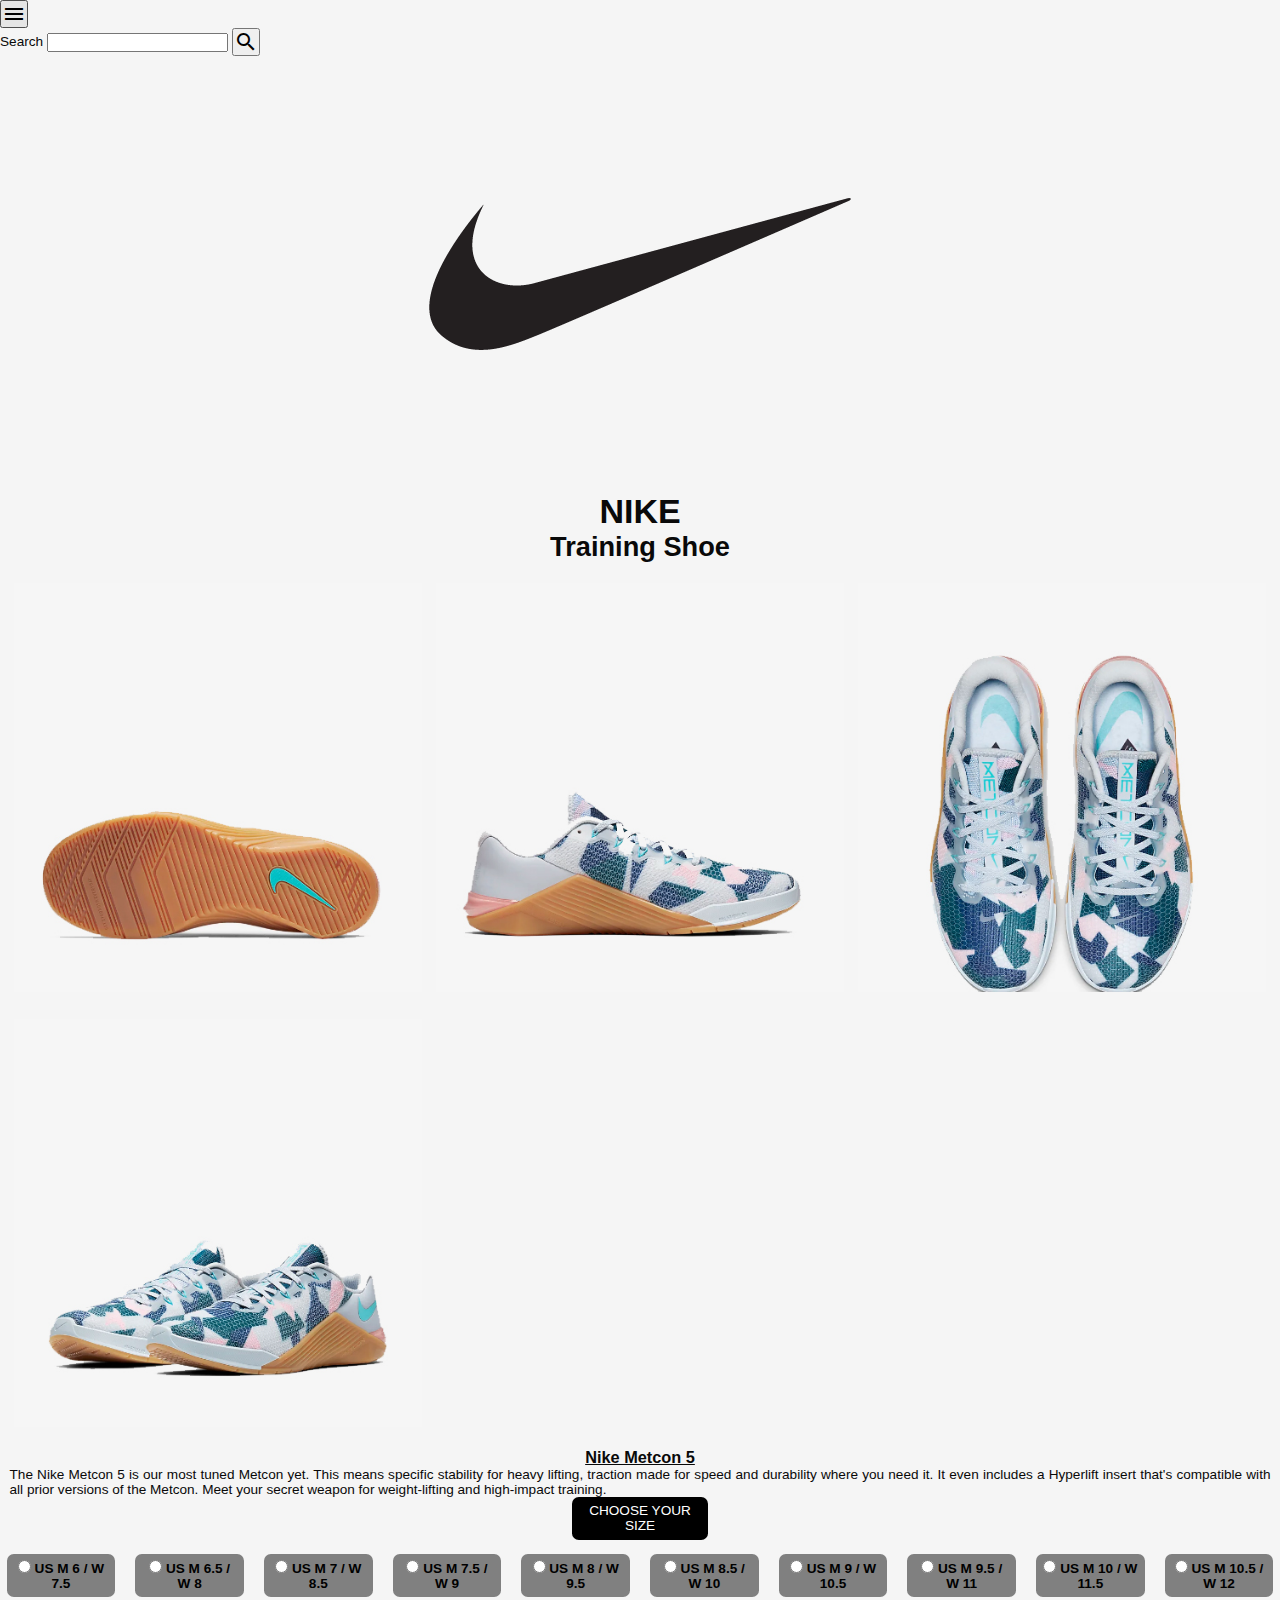
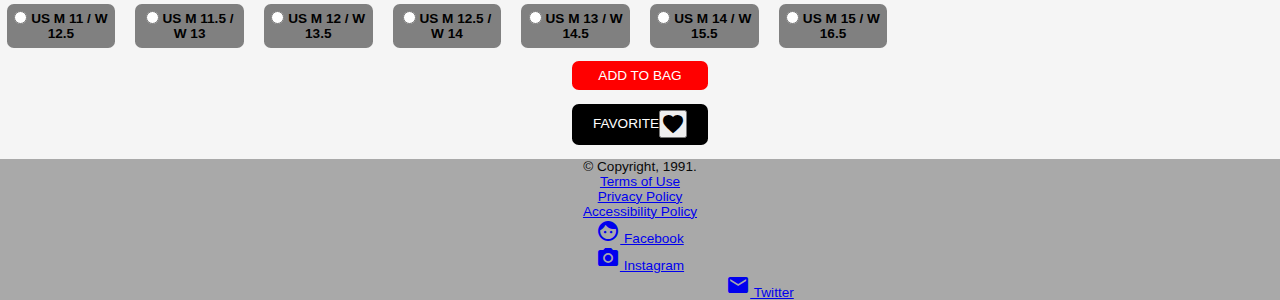
==== productpage1.html @ d56d2a1a "new product page added" ====
<!doctype html>
<html lang="en">

<head>
  <meta charset="utf-8">
  <meta name="viewport" content="width=device-width, initial-scale=1.0">
  <title>Nike Web Store</title>
  <meta name="description" content="Online store for Nike shoes">
  <meta name="author" content="Nikhil Khedkar">
  <link rel="stylesheet" href="css/reset.css"> <!-- You may change this "Reset" to "Normalize" if preferred -->
  <link rel="stylesheet" href="https://fonts.googleapis.com/icon?family=Material+Icons">
  <link rel="stylesheet" href="css/style.css">
</head>

<body>
  <header>
    <nav aria-label="Primary">
      <button type="button">
        <span class="material-icons">menu</span>
      </button>
      <form>
        <label>Search
          <input type="search" name="find" id="find">
        </label>
        <button type="button"><span class="material-icons">search</span></button>
      </form>
      <!-- Site logo, replace with your own -->
      <a href="index.html"><img src="img/nike-logo.png" alt="Nike swoosh logo" class="nikelogo"></a>

      <!-- Navigation menu and toggle button (non-functional) -->

      <ul class="menutab">
        <li><a href="#">Home</a></li>
        <li><a href="#">Products</a></li>
        <li><a href="#">Help</a></li>
        <li><a href="#">Contact</a></li>
        <li><a href="#">About</a></li>
      </ul>
    </nav>

    <!-- Search for a product (non-functional) -->

    <!-- Additional nav links -->

    <!-- <ul>
        <li><a href="#"><span class="material-icons">favorite_border</span></a></li>
        <li><a href="#"><span class="material-icons">shopping_cart</span></a></li>
      </ul> -->
  </header>

  <main>
    <header>
      <h1>NIKE</h1>
      <h2>Training Shoe</h2>
      <section>
        <article>
          <header class="product">
            <img src="img/met2.jpg" alt="Image of Nike Metcon 5 running shoes with blue and pink squares on white"
              class="content">
            <img src="img/met3.jpg " alt="Image of Nike Metcon 5 running shoes with blue and pink squares on white"
              class="content">
            <img src="img/met4.jpg " alt="Image of Nike Metcon 5 running shoes with blue and pink squares on white"
              class="content">
            <img src="img/met5.jpg " alt="Image of Nike Metcon 5 running shoes with blue and pink squares on white"
              class="content">
          </header>

          <h3>Nike Metcon 5</h3>
          <p class="textcontent">The Nike Metcon 5 is our most tuned Metcon yet. This means specific stability for heavy
            lifting, traction made for speed and durability where you need it. It even includes a Hyperlift insert
            that's compatible with all prior versions of the Metcon. Meet your secret weapon for weight-lifting and
            high-impact training.</p>

          <form>
            <fieldset>
              <legend class="bigtext">Choose Your Size</legend>
              <ul class="sizegrid">
                <li><label class="sizechoice"><input type="radio" name="size" value="r"> US M 6 / W 7.5 </label></li>
                <li><label class="sizechoice"><input type="radio" name="size" value="w"> US M 6.5 / W 8</label></li>
                <li><label class="sizechoice"><input type="radio" name="size" value="b"> US M 7 / W 8.5</label></li>
                <li><label class="sizechoice"><input type="radio" name="size" value="b"> US M 7.5 / W 9</label></li>
                <li><label class="sizechoice"><input type="radio" name="size" value="b"> US M 8 / W 9.5</label></li>
                <li><label class="sizechoice"><input type="radio" name="size" value="b"> US M 8.5 / W 10</label></li>
                <li><label class="sizechoice"><input type="radio" name="size" value="b"> US M 9 / W 10.5</label></li>
                <li><label class="sizechoice"><input type="radio" name="size" value="b"> US M 9.5 / W 11 </label></li>
                <li><label class="sizechoice"><input type="radio" name="size" value="b"> US M 10 / W 11.5 </label></li>
                <li><label class="sizechoice"><input type="radio" name="size" value="b"> US M 10.5 / W 12 </label></li>
                <li><label class="sizechoice"><input type="radio" name="size" value="b"> US M 11 / W 12.5 </label></li>
                <li><label class="sizechoice"><input type="radio" name="size" value="b"> US M 11.5 / W 13 </label></li>
                <li><label class="sizechoice"><input type="radio" name="size" value="b"> US M 12 / W 13.5 </label></li>
                <li><label class="sizechoice"><input type="radio" name="size" value="b"> US M 12.5 / W 14 </label></li>
                <li><label class="sizechoice"><input type="radio" name="size" value="b"> US M 13 / W 14.5 </label></li>
                <li><label class="sizechoice"><input type="radio" name="size" value="b"> US M 14 / W 15.5 </label></li>
                <li><label class="sizechoice"><input type="radio" name="size" value="b"> US M 15 / W 16.5 </label></li>
              </ul>
            </fieldset>

          </form>
          <a href="#" class="buynow">Add To Bag</a>
          <a href="#" class="bigtext">favorite<button type="button"><span class="material-icons">favorite</span></button></a>
          

        </article>
      </section>
  </main>

  <footer>
    <p>&copy; Copyright, 1991.</p>
    <nav aria-label="Legal">
      <ul>
        <li><a href="#">Terms of Use</a></li>
        <li><a href="#">Privacy Policy</a></li>
        <li><a href="#">Accessibility Policy</a></li>
      </ul>
    </nav>
    <ul>
      <li><a href="#"><span class="material-icons">face</span> Facebook</a></li>
      <li><a href="#"><span class="material-icons">camera_alt</span> Instagram</a></li>
      <li><a href="#"><span class="material-icons">alternate_email</span> Twitter</a></li>
    </ul>
  </footer>
  </section>
</body>

</html>
---- css/style.css ----
@import url('https://fonts.googleapis.com/css?family=Lato:400,400i,900,900i&display=swap');
body { 
  background-color:whitesmoke;
  color: #090909;
  font: 400 normal .85em Verdana, helvetica, arial, sans-serif;
}
h1, h2, h3, h4, h5, h6 {
  font-weight: 700;
}
h1 {
  font-size: 2.5em;
  text-align: center;
  font-family: Impact, Haettenschweiler, 'Arial Narrow Bold', sans-serif;  
}
h2 {
  font-size: 2em;
  text-align:center ;
  font-family: Impact, Haettenschweiler, 'Arial Narrow Bold', sans-serif;
}
h3 {
  font-size: 1.2em;
  text-align: center;
  text-decoration-line: underline ;
}
h4 {
  font-size: 1em;
  text-align: center;
}
footer {
        text-align: center;
        display: block;
        background-color: darkgray;
        }


.nikelogo {
            width: auto;
            padding-top: 0.5em;
            padding-bottom: 0.5em;
            display: block;
            margin-left: auto;
            margin-right: auto;
            align-items: center;
          }

.product {        
  display: grid;
  grid-template-columns: repeat(auto-fit, minmax(360px, 1fr));
  align-items: center;
  grid-gap: 1em;
  padding: 1em;
  grid-auto-columns: ;
        }

.menutab {
          display: none;
        }

.content {
          width: auto;
          padding-top: 0.5em;
          padding-bottom: 0.5em;
          display: block;
          margin-left: auto;
          margin-right: auto;        
        }

.buynow {
          border-radius: 0.5em;
          background-color: #ff0000;
          color: white;
          margin: 1em;
          padding: 0.5em;
          text-align: center;
          text-decoration: none;
          display: block;
          margin-left: auto;
          margin-right: auto;
          width: 10em;
          text-transform: uppercase;
       }
.sizechoice {
        border-radius: 0.5em;
        background-color:gray;
        color:black;
        font-weight: bolder ;
        margin: 0em;
        padding: 0.5em;
        text-align: center;
        display: block;
        margin-left: auto;
        margin-right: auto;
        width: 8em;
        text-transform: uppercase;
     }
.bigtext {
      border-radius: 0.5em;
      background-color:black;
      color: white;
      margin: 1em;
      padding: 0.5em;
      text-align: center;
      text-decoration: none;
      display: block;
      margin-left: auto;
      margin-right: auto;
      width: 10em;
      text-transform: uppercase;
   }
.textcontent{
  text-align: center;
  text-align: justify;
  padding-left: .7em;
  padding-right: .7em;
  margin-left: auto;
  margin-right: auto;
}
.sizegrid {        
  display: grid;
  grid-template-columns: repeat(auto-fit, minmax(120px, 1fr));
  align-items: center;
  grid-gap: .5em;
        }
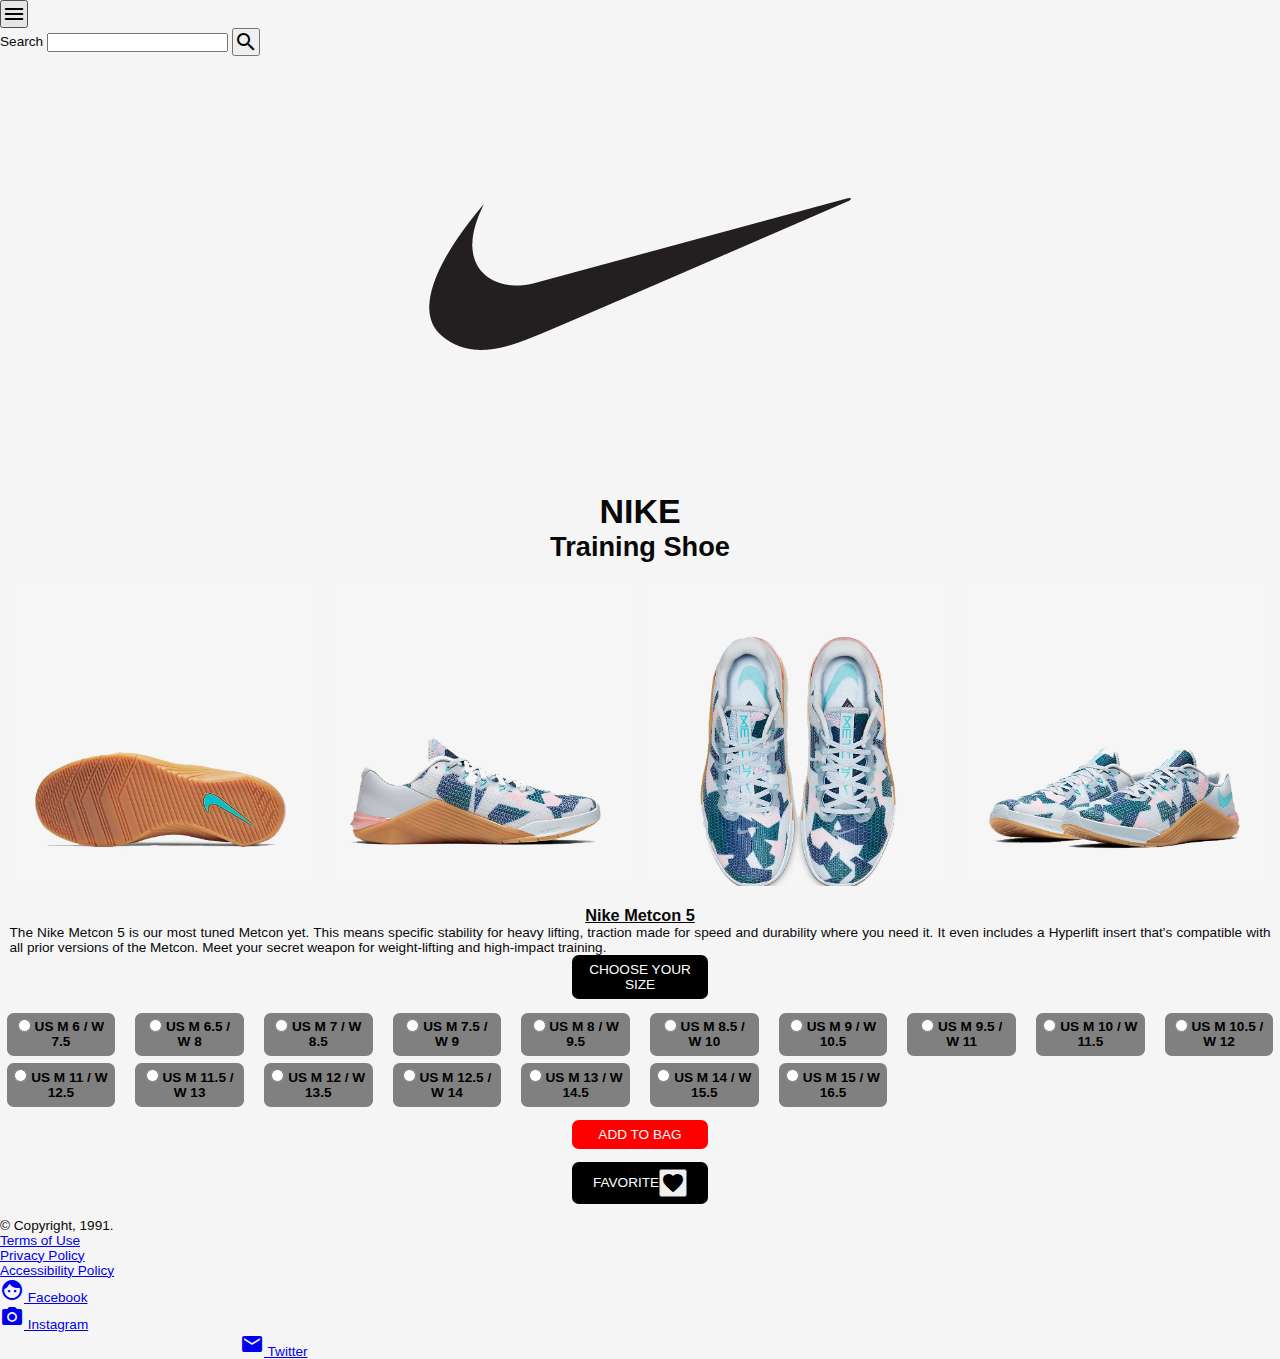
==== commit 840c1f10: "almost there" ====
--- a/productpage1.html
+++ b/productpage1.html
@@ -1,125 +1,125 @@
-<!doctype html>
-<html lang="en">
-
-<head>
-  <meta charset="utf-8">
-  <meta name="viewport" content="width=device-width, initial-scale=1.0">
-  <title>Nike Web Store</title>
-  <meta name="description" content="Online store for Nike shoes">
-  <meta name="author" content="Nikhil Khedkar">
-  <link rel="stylesheet" href="css/reset.css"> <!-- You may change this "Reset" to "Normalize" if preferred -->
-  <link rel="stylesheet" href="https://fonts.googleapis.com/icon?family=Material+Icons">
-  <link rel="stylesheet" href="css/style.css">
-</head>
-
-<body>
-  <header>
-    <nav aria-label="Primary">
-      <button type="button">
-        <span class="material-icons">menu</span>
-      </button>
-      <form>
-        <label>Search
-          <input type="search" name="find" id="find">
-        </label>
-        <button type="button"><span class="material-icons">search</span></button>
-      </form>
-      <!-- Site logo, replace with your own -->
-      <a href="index.html"><img src="img/nike-logo.png" alt="Nike swoosh logo" class="nikelogo"></a>
-
-      <!-- Navigation menu and toggle button (non-functional) -->
-
-      <ul class="menutab">
-        <li><a href="#">Home</a></li>
-        <li><a href="#">Products</a></li>
-        <li><a href="#">Help</a></li>
-        <li><a href="#">Contact</a></li>
-        <li><a href="#">About</a></li>
-      </ul>
-    </nav>
-
-    <!-- Search for a product (non-functional) -->
-
-    <!-- Additional nav links -->
-
-    <!-- <ul>
-        <li><a href="#"><span class="material-icons">favorite_border</span></a></li>
-        <li><a href="#"><span class="material-icons">shopping_cart</span></a></li>
-      </ul> -->
-  </header>
-
-  <main>
-    <header>
-      <h1>NIKE</h1>
-      <h2>Training Shoe</h2>
-      <section>
-        <article>
-          <header class="product">
-            <img src="img/met2.jpg" alt="Image of Nike Metcon 5 running shoes with blue and pink squares on white"
-              class="content">
-            <img src="img/met3.jpg " alt="Image of Nike Metcon 5 running shoes with blue and pink squares on white"
-              class="content">
-            <img src="img/met4.jpg " alt="Image of Nike Metcon 5 running shoes with blue and pink squares on white"
-              class="content">
-            <img src="img/met5.jpg " alt="Image of Nike Metcon 5 running shoes with blue and pink squares on white"
-              class="content">
-          </header>
-
-          <h3>Nike Metcon 5</h3>
-          <p class="textcontent">The Nike Metcon 5 is our most tuned Metcon yet. This means specific stability for heavy
-            lifting, traction made for speed and durability where you need it. It even includes a Hyperlift insert
-            that's compatible with all prior versions of the Metcon. Meet your secret weapon for weight-lifting and
-            high-impact training.</p>
-
-          <form>
-            <fieldset>
-              <legend class="bigtext">Choose Your Size</legend>
-              <ul class="sizegrid">
-                <li><label class="sizechoice"><input type="radio" name="size" value="r"> US M 6 / W 7.5 </label></li>
-                <li><label class="sizechoice"><input type="radio" name="size" value="w"> US M 6.5 / W 8</label></li>
-                <li><label class="sizechoice"><input type="radio" name="size" value="b"> US M 7 / W 8.5</label></li>
-                <li><label class="sizechoice"><input type="radio" name="size" value="b"> US M 7.5 / W 9</label></li>
-                <li><label class="sizechoice"><input type="radio" name="size" value="b"> US M 8 / W 9.5</label></li>
-                <li><label class="sizechoice"><input type="radio" name="size" value="b"> US M 8.5 / W 10</label></li>
-                <li><label class="sizechoice"><input type="radio" name="size" value="b"> US M 9 / W 10.5</label></li>
-                <li><label class="sizechoice"><input type="radio" name="size" value="b"> US M 9.5 / W 11 </label></li>
-                <li><label class="sizechoice"><input type="radio" name="size" value="b"> US M 10 / W 11.5 </label></li>
-                <li><label class="sizechoice"><input type="radio" name="size" value="b"> US M 10.5 / W 12 </label></li>
-                <li><label class="sizechoice"><input type="radio" name="size" value="b"> US M 11 / W 12.5 </label></li>
-                <li><label class="sizechoice"><input type="radio" name="size" value="b"> US M 11.5 / W 13 </label></li>
-                <li><label class="sizechoice"><input type="radio" name="size" value="b"> US M 12 / W 13.5 </label></li>
-                <li><label class="sizechoice"><input type="radio" name="size" value="b"> US M 12.5 / W 14 </label></li>
-                <li><label class="sizechoice"><input type="radio" name="size" value="b"> US M 13 / W 14.5 </label></li>
-                <li><label class="sizechoice"><input type="radio" name="size" value="b"> US M 14 / W 15.5 </label></li>
-                <li><label class="sizechoice"><input type="radio" name="size" value="b"> US M 15 / W 16.5 </label></li>
-              </ul>
-            </fieldset>
-
-          </form>
-          <a href="#" class="buynow">Add To Bag</a>
-          <a href="#" class="bigtext">favorite<button type="button"><span class="material-icons">favorite</span></button></a>
-          
-
-        </article>
-      </section>
-  </main>
-
-  <footer>
-    <p>&copy; Copyright, 1991.</p>
-    <nav aria-label="Legal">
-      <ul>
-        <li><a href="#">Terms of Use</a></li>
-        <li><a href="#">Privacy Policy</a></li>
-        <li><a href="#">Accessibility Policy</a></li>
-      </ul>
-    </nav>
-    <ul>
-      <li><a href="#"><span class="material-icons">face</span> Facebook</a></li>
-      <li><a href="#"><span class="material-icons">camera_alt</span> Instagram</a></li>
-      <li><a href="#"><span class="material-icons">alternate_email</span> Twitter</a></li>
-    </ul>
-  </footer>
-  </section>
-</body>
-
+<!doctype html>
+<html lang="en">
+
+<head>
+  <meta charset="utf-8">
+  <meta name="viewport" content="width=device-width, initial-scale=1.0">
+  <title>Nike Web Store</title>
+  <meta name="description" content="Online store for Nike shoes">
+  <meta name="author" content="Nikhil Khedkar">
+  <link rel="stylesheet" href="css/reset.css"> <!-- You may change this "Reset" to "Normalize" if preferred -->
+  <link rel="stylesheet" href="https://fonts.googleapis.com/icon?family=Material+Icons">
+  <link rel="stylesheet" href="css/style.css">
+</head>
+
+<body>
+  <header>
+    <nav aria-label="Primary">
+      <button type="button">
+        <span class="material-icons">menu</span>
+      </button>
+      <form>
+        <label>Search
+          <input type="search" name="find" id="find">
+        </label>
+        <button type="button"><span class="material-icons">search</span></button>
+      </form>
+      <!-- Site logo, replace with your own -->
+      <a href="index.html"><img src="img/nike-logo.png" alt="Nike swoosh logo" class="nikelogo"></a>
+
+      <!-- Navigation menu and toggle button (non-functional) -->
+
+      <ul class="menutab">
+        <li><a href="#">Home</a></li>
+        <li><a href="#">Products</a></li>
+        <li><a href="#">Help</a></li>
+        <li><a href="#">Contact</a></li>
+        <li><a href="#">About</a></li>
+      </ul>
+    </nav>
+
+    <!-- Search for a product (non-functional) -->
+
+    <!-- Additional nav links -->
+
+    <!-- <ul>
+        <li><a href="#"><span class="material-icons">favorite_border</span></a></li>
+        <li><a href="#"><span class="material-icons">shopping_cart</span></a></li>
+      </ul> -->
+  </header>
+
+  <main>
+    <header>
+      <h1>NIKE</h1>
+      <h2>Training Shoe</h2>
+      <section>
+        <article>
+          <header class="product">
+            <img src="img/met2.jpg" alt="Image of Nike Metcon 5 running shoes with blue and pink squares on white"
+              class="content">
+            <img src="img/met3.jpg " alt="Image of Nike Metcon 5 running shoes with blue and pink squares on white"
+              class="content">
+            <img src="img/met4.jpg " alt="Image of Nike Metcon 5 running shoes with blue and pink squares on white"
+              class="content">
+            <img src="img/met5.jpg " alt="Image of Nike Metcon 5 running shoes with blue and pink squares on white"
+              class="content">
+          </header>
+
+          <h3>Nike Metcon 5</h3>
+          <p class="textcontent">The Nike Metcon 5 is our most tuned Metcon yet. This means specific stability for heavy
+            lifting, traction made for speed and durability where you need it. It even includes a Hyperlift insert
+            that's compatible with all prior versions of the Metcon. Meet your secret weapon for weight-lifting and
+            high-impact training.</p>
+
+          <form>
+            <fieldset>
+              <legend class="bigtext">Choose Your Size</legend>
+              <ul class="sizegrid">
+                <li><label class="sizechoice"><input type="radio" name="size" value="r"> US M 6 / W 7.5 </label></li>
+                <li><label class="sizechoice"><input type="radio" name="size" value="w"> US M 6.5 / W 8</label></li>
+                <li><label class="sizechoice"><input type="radio" name="size" value="b"> US M 7 / W 8.5</label></li>
+                <li><label class="sizechoice"><input type="radio" name="size" value="b"> US M 7.5 / W 9</label></li>
+                <li><label class="sizechoice"><input type="radio" name="size" value="b"> US M 8 / W 9.5</label></li>
+                <li><label class="sizechoice"><input type="radio" name="size" value="b"> US M 8.5 / W 10</label></li>
+                <li><label class="sizechoice"><input type="radio" name="size" value="b"> US M 9 / W 10.5</label></li>
+                <li><label class="sizechoice"><input type="radio" name="size" value="b"> US M 9.5 / W 11 </label></li>
+                <li><label class="sizechoice"><input type="radio" name="size" value="b"> US M 10 / W 11.5 </label></li>
+                <li><label class="sizechoice"><input type="radio" name="size" value="b"> US M 10.5 / W 12 </label></li>
+                <li><label class="sizechoice"><input type="radio" name="size" value="b"> US M 11 / W 12.5 </label></li>
+                <li><label class="sizechoice"><input type="radio" name="size" value="b"> US M 11.5 / W 13 </label></li>
+                <li><label class="sizechoice"><input type="radio" name="size" value="b"> US M 12 / W 13.5 </label></li>
+                <li><label class="sizechoice"><input type="radio" name="size" value="b"> US M 12.5 / W 14 </label></li>
+                <li><label class="sizechoice"><input type="radio" name="size" value="b"> US M 13 / W 14.5 </label></li>
+                <li><label class="sizechoice"><input type="radio" name="size" value="b"> US M 14 / W 15.5 </label></li>
+                <li><label class="sizechoice"><input type="radio" name="size" value="b"> US M 15 / W 16.5 </label></li>
+              </ul>
+            </fieldset>
+
+          </form>
+          <a href="#" class="buynow">Add To Bag</a>
+          <a href="#" class="bigtext">favorite<button type="button"><span class="material-icons">favorite</span></button></a>
+          
+
+        </article>
+      </section>
+  </main>
+
+  <footer>
+    <p>&copy; Copyright, 1991.</p>
+    <nav aria-label="Legal">
+      <ul>
+        <li><a href="#">Terms of Use</a></li>
+        <li><a href="#">Privacy Policy</a></li>
+        <li><a href="#">Accessibility Policy</a></li>
+      </ul>
+    </nav>
+    <ul>
+      <li><a href="#"><span class="material-icons">face</span> Facebook</a></li>
+      <li><a href="#"><span class="material-icons">camera_alt</span> Instagram</a></li>
+      <li><a href="#"><span class="material-icons">alternate_email</span> Twitter</a></li>
+    </ul>
+  </footer>
+  </section>
+</body>
+
 </html>--- a/css/style.css
+++ b/css/style.css
@@ -26,11 +26,11 @@
   font-size: 1em;
   text-align: center;
 }
-footer {
+/* .footer {
         text-align: center;
         display: block;
         background-color: darkgray;
-        }
+        } */
 
 
 .nikelogo {
@@ -43,17 +43,17 @@
             align-items: center;
           }
 
+.menutab {
+          display: none;
+
+          }
 .product {        
   display: grid;
-  grid-template-columns: repeat(auto-fit, minmax(360px, 1fr));
+  grid-template-columns: repeat(auto-fit, minmax(300px, 1fr));
   align-items: center;
   grid-gap: 1em;
   padding: 1em;
   grid-auto-columns: ;
-        }
-
-.menutab {
-          display: none;
         }
 
 .content {
@@ -121,3 +121,50 @@
   align-items: center;
   grid-gap: .5em;
         }
+
+.dropbtn {
+  background-color: #4CAF50;
+  color: white;
+  padding: 16px;
+  font-size: 16px;
+  border: none;
+}
+
+.dropdown {
+  position: relative;
+  display: inline-block;
+}
+
+.dropdown-content {
+  display: none;
+  position: absolute;
+  background-color: #f1f1f1;
+  min-width: 160px;
+  box-shadow: 0px 8px 16px 0px rgba(0,0,0,0.2);
+  z-index: 1;
+}
+
+.dropdown-content a {
+  color: black;
+  padding: 12px 16px;
+  text-decoration: none;
+  display: block;
+}
+
+.dropdown-content a:hover {background-color: #ddd;}
+
+.dropdown:hover .dropdown-content {display: block;}
+
+.dropdown:hover .dropbtn {background-color: #3e8e41;}
+
+.footerterms {
+            vertical-align: middle;
+            text-align: center;
+            text-decoration-color: seashell;
+            font-family: monospace  ;
+            background-color:red;
+            width: 1em;
+            height: 1em;
+            cursor: pointer;
+            background-size: 100%;
+            }